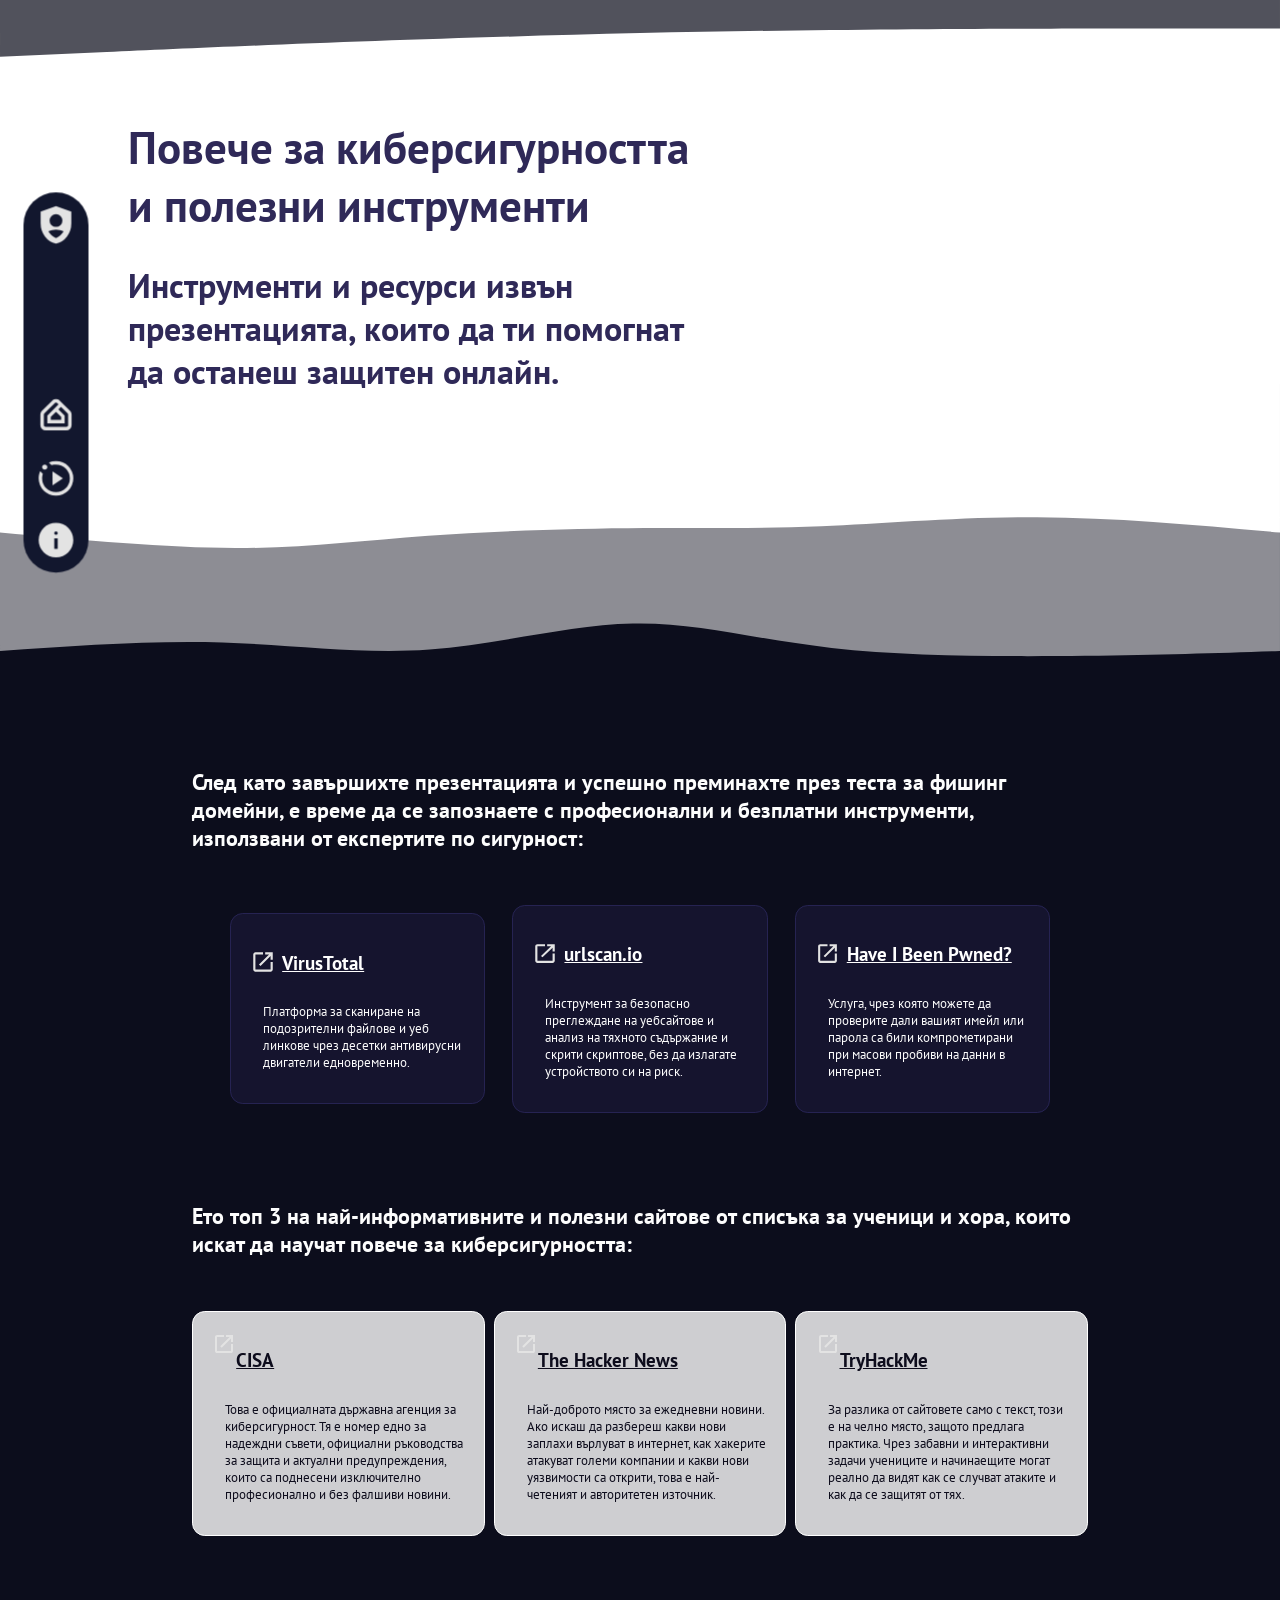
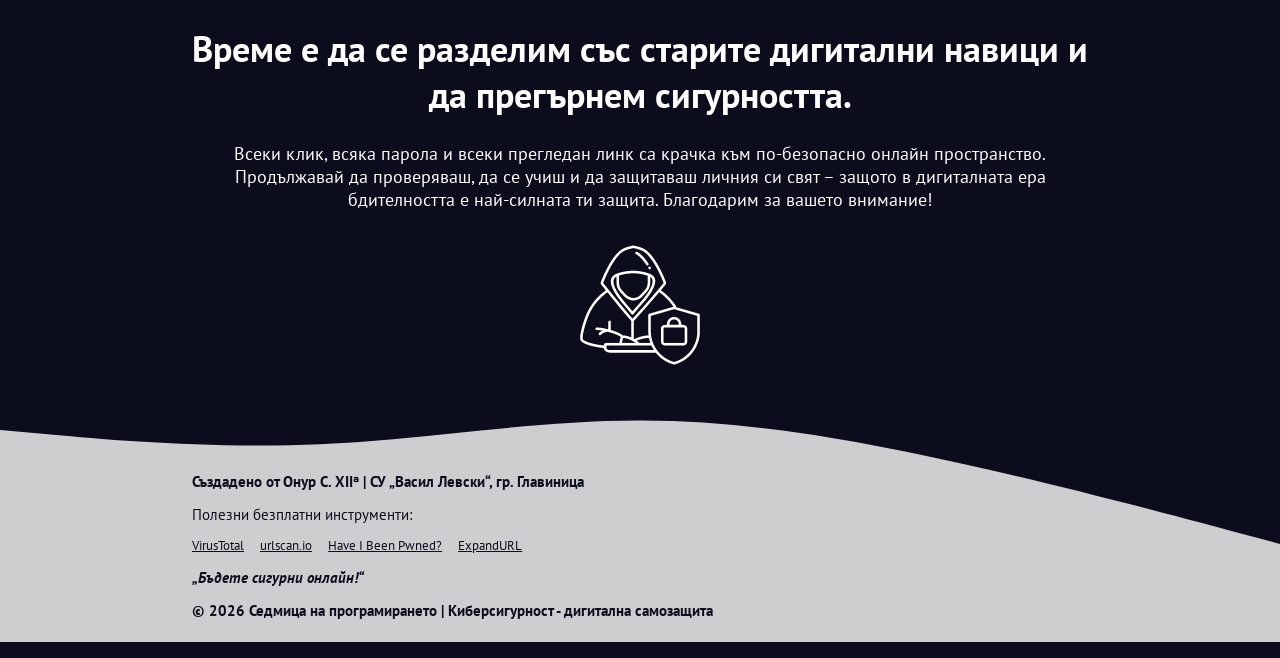
==== info/index.html @ 80bb63bc "Add files via upload" ====
<!DOCTYPE html>
<html lang="en">
<head>
    <meta charset="UTF-8">
    <link rel="icon" href="data:image/svg+xml,<svg xmlns=%22http://www.w3.org/2000/svg%22 viewBox=%220 0 100 100%22><text y=%22.9em%22 font-size=%2290%22>🛡️</text></svg>">
    <meta name="viewport" content="width=device-width, initial-scale=1.0">
    <link rel="stylesheet" href="../files/info.css">
    <link rel="stylesheet" href="../files/navigation.css">
    <link rel="stylesheet" href="../files/opening.css">
    <link rel="stylesheet" href="../files/footer.css">
    <link rel="preconnect" href="https://fonts.googleapis.com">
    <link rel="preconnect" href="https://fonts.gstatic.com" crossorigin>
    <link href="https://fonts.googleapis.com/css2?family=PT+Sans:ital,wght@0,400;0,700;1,400;1,700&display=swap" rel="stylesheet">
    <title>Дигитална самозащита | Седмица на програмирането</title>
    <script>
        function copyLink() {
            const linkToCopy = "https://www.youtube.com";

            navigator.clipboard.writeText(linkToCopy).then(() => {
            document.getElementById("copyImg").style.opacity = "0.4";
         });
        }
    </script>
</head>
<body>
    <nav class="buttons">
       <button class="logo" popovertarget="sharescreen"><div class="logos"></div></button><div class="share-hint"><h1>⬅️ Сподели оттук!</h1></div>
            <div id="sharescreen" popover>
                <br><br><center><a href="../"><span><img style="padding-right: 10px;margin-bottom: -8px;height: 27px;padding-left: 2px;" src="../files/openlink.svg" alt=""></span>Към началната страница</a></center><br><br>
                <h2>Сканирай QR кода с телефона си или копирай директния линк:</h2><br>
                <div>
                    <img src="../files/qr.png" alt="QR code"><br>
                    <button id="copyBtn" onclick="copyLink()"><img src="../files/copy.svg" id="copyImg" alt="Copy Link" title="Copy Link"></button>
                </div>
            </div>
       <a href="../" alt="Начална Страница" title="Начална Страница"><img style="margin-top: -7px;" src="../files/home.svg"></a>
       <a href="../presentation/" alt="Презентация" title="Презентация"><img src="../files/slideshow.svg"></a>
       <a href="" alt="Повече Информация" title="Повече Информация"><img src="../files/info-f.svg"></a>
    </nav>
    <!--"Space"-->

    <header>
        <img src="../files/wavetop.svg" alt="wave svg" class="wavetop">
        <div class="title">
            <h1>Повече за киберсигурността и полезни инструменти</h1>
            <h2>Инструменти и ресурси извън презентацията, които да ти помогнат да останеш защитен онлайн.</h2>
        </div>
        <video autoplay muted loop id="vid">
            <source src="../files/Cyber Security.mp4" type="video/mp4">
        </video>
    </header>
    <div style="position: relative;"><img class="wave" src="../files/wave2.svg" alt="wave svg"></div>

    <center><div class="content">
        <h1>След като завършихте презентацията и успешно преминахте през теста за фишинг домейни, е време да се запознаете с професионални и безплатни инструменти, използвани от експертите по сигурност:</h1>
    </div></center>

    <center><div class="links1">
        <div>
            <a target="_blank" href="https://www.virustotal.com/"><span><img class="imginlink" src="../files/openlink.svg" alt=""></span><span><h2>VirusTotal</h2></span></a>
            <p>Платформа за сканиране на подозрителни файлове и уеб линкове чрез десетки антивирусни двигатели едновременно.</p>
        </div>
        <div>
            <a target="_blank" href="https://urlscan.io/"><span><img class="imginlink" src="../files/openlink.svg" alt=""></span><span><h2>urlscan.io</h2></span></a>
            <p>Инструмент за безопасно преглеждане на уебсайтове и анализ на тяхното съдържание и скрити скриптове, без да излагате устройството си на риск.</p>
        </div>
        <div>
            <a target="_blank" href="https://haveibeenpwned.com/"><span><img class="imginlink" src="../files/openlink.svg" alt=""></span><span><h2>Have I Been Pwned?</h2></span></a>
            <p>Услуга, чрез която можете да проверите дали вашият имейл или парола са били компрометирани при масови пробиви на данни в интернет.</p>
        </div>
    </div></center>

    <center><div class="content2">
        <h1>Ето топ 3 на най-информативните и полезни сайтове от списъка за ученици и хора, които искат да научат повече за киберсигурността:</h1>
    </div></center>

    <center><div class="links2">
        <div>
            <a target="_blank" href="https://www.cisa.gov/"><span><img class="imginlink2" src="../files/openlink.svg" alt=""></span><span><h2>CISA</h2></span></a>
            <p>Това е официалната държавна агенция за киберсигурност. Тя е номер едно за надеждни съвети, официални ръководства за защита и актуални предупреждения, които са поднесени изключително професионално и без фалшиви новини.</p>
        </div>
        <div>
            <a target="_blank" href="https://thehackernews.com/"><span><img class="imginlink2" src="../files/openlink.svg" alt=""></span><span><h2>The Hacker News</h2></span></a>
            <p>Най-доброто място за ежедневни новини. Ако искаш да разбереш какви нови заплахи върлуват в интернет, как хакерите атакуват големи компании и какви нови уязвимости са открити, това е най-четеният и авторитетен източник.</p>
        </div>
        <div>
            <a target="_blank" href="https://tryhackme.com/"><span><img class="imginlink2" src="../files/openlink.svg" alt=""></span><span><h2>TryHackMe</h2></span></a>
            <p>За разлика от сайтовете само с текст, този е на челно място, защото предлага практика. Чрез забавни и интерактивни задачи учениците и начинаещите могат реално да видят как се случват атаките и как да се защитят от тях.</p>
        </div>
    </div></center>

    <center><div class="content3">
        <h1>Време е да се разделим със старите дигитални навици и да прегърнем сигурността.</h1>
        <p>Всеки клик, всяка парола и всеки прегледан линк са крачка към по-безопасно онлайн пространство. Продължавай да проверяваш, да се учиш и да защитаваш личния си свят – защото в дигиталната ера бдителността е най-силната ти защита. Благодарим за вашето внимание!</p>
    </div></center>
    
    <center><img class="end" src="../files/safe.png" alt=""></center>

    <footer>
        <img src="../files/wavefoot.svg" alt="">
        <div class="footertool1">
            <h1 style="font-weight: 800;">Създадено от Онур С. XIIᵃ | СУ „Васил Левски“, гр. Главиница</h1>
            <h1 style="font-weight: 100;">Полезни безплатни инструменти:</h1>
            <p>
                <span><a target="_blank" style="color: #0c0d1c;" href="https://www.virustotal.com/">VirusTotal</a></span>
                <span><a target="_blank" style="color: #0c0d1c;" href="https://urlscan.io/">urlscan.io</a></span>
                <span><a target="_blank" style="color: #0c0d1c;" href="https://haveibeenpwned.com/">Have I Been Pwned?</a></span>
                <span><a target="_blank" style="color: #0c0d1c;" href="https://wheregoes.com/">ExpandURL</a></span>
            </p>
            <h1 style="font-style: italic;">„Бъдете сигурни онлайн!“</h1>
            <h1 style="font-weight: 800;">© 2026 Седмица на програмирането | Киберсигурност - дигитална самозащита</h1>
        </div>
    </footer>
</body>
</html>
---- files/info.css ----
body{
    background-color: #0c0d1c;
    margin: 0;
}
::-webkit-scrollbar {
  width: 15px;
}
::-webkit-scrollbar-track {
  background: #00000000;
}
::-webkit-scrollbar-thumb {
  background: #212953;
  border-radius: 10px;
}
::-webkit-scrollbar-thumb:hover {
  background: #37448a;
}
header{
    background-color: #ffffff;
    width: 100%;
    height: 30vw;
    position: relative;
    margin: 0;
}
.wavetop{
  position: absolute;
  top: 0;
  width: 100%;
  z-index: 3;
}
.title{
  position: absolute;
  top: 23%;
  width: 44%;
  margin: auto;
  left: 10%;
  font-size: 1.75vw;
  z-index: 3;
  font-family: "PT Sans", sans-serif;
  font-weight: 700;
  font-style: normal;
  animation: left 6s cubic-bezier(0.16, 1, 0.3, 1) 1s forwards;
  color: #2f2958;
}
header>video{
  position: absolute;
  right: 3%;
  top: 7%;
  width: 45%;
  z-index: 2;
}
@keyframes left{
  from{opacity: 0;transform: translateX(-70px)}
  to{opacity: 1;transform: translateX(0)}
}
.wave{
  position: absolute;
  top: 0;
  width: 100%;
  z-index: 0;
}
.content{
  position: relative;
  width: 70%;
  margin-top: 30%;
  font-size: 0.85vw;
  text-align: left;
  color: rgb(253, 253, 253);
  font-family: "PT Sans", sans-serif;
  font-weight: 100;
}
.links1{
  padding-top: 3vw;
  display: flex;
  flex-direction: row;
  column-gap: 3%;
  justify-content: center;
  align-items: center;
  width: 70%;
}
.links1>div{
  background-color: #15142e;
  text-align: left;
  font-size: 1vw;
  text-align: left;
  color: rgb(253, 253, 253);
  font-family: "PT Sans", sans-serif;
  font-weight: 100;
  border-style: solid;
  border-width: 0.1vw;
  border-color: #262352;
  border-radius: 1vw;
  padding: 1.5vw;
  width: 24%;
}
.links1>div>a{
  text-decoration: underline;
  color: white;
  display: flex;
  flex-direction: row;
  flex-wrap: wrap;
}
.links1>div>p{
  padding-left: 1vw;
}
.content2{
  position: relative;
  width: 70%;
  margin-top: 7%;
  font-size: 0.85vw;
  text-align: left;
  color: rgb(253, 253, 253);
  font-family: "PT Sans", sans-serif;
  font-weight: 100;
}
.links2{
  padding-top: 3vw;
  display: flex;
  flex-direction: row;
  column-gap: 1%;
  justify-content: center;
  align-items: center;
  width: 70%;
}
.links2>div{
  background-color: #ceced1;
  text-align: left;
  font-size: 1vw;
  text-align: left;
  color: #0d0c1c;
  font-family: "PT Sans", sans-serif;
  font-weight: 100;
  border-style: solid;
  border-width: 0.1vw;
  border-color: white;
  border-radius: 1vw;
  padding: 1.5vw;
  width: 33%;
}
.links2>div>a{
  text-decoration: underline;
  color: #0d0c1c;
  display: flex;
  flex-direction: row;
  flex-wrap: wrap;
}
.links2>div>p{
  padding-left: 1vw;
}
.content3{
  position: relative;
  width: 70%;
  margin-top: 7%;
  font-size: 1.4vw;
  text-align: left;
  color: rgb(253, 253, 253);
  font-family: "PT Sans", sans-serif;
  font-weight: 100;
  text-align: center;
}
.end{
  position: relative;
  width: 10vw;
  padding-top: 1vw;
  filter: brightness(100%);
}
.imginlink{
    height: 2vw;
    margin-top: 1.2vw;
    padding-right: 0.5vw;
}
@media only screen and (max-width: 500px) {
  header{
    width: 100%;
    height: 90vw;
    margin: 0;
  }
  .title{
    top: 27%;
    width: 85%;
    margin: auto;
    left: 10%;
    font-size: 3.7vw;
  }
  header>video{
    right: 0;
    top: 0;
    width: 0;
  }
  .content{
    position: relative;
    width: 80%;
    margin-top: 30%;
    font-size: 2.35vw;
  }
  .links1{
    padding-top: 3vw;
    display: flex;
    column-gap: 3%;
    width: 90%;
    flex-wrap: nowrap;
    flex-direction: column;
    row-gap: 3vw;
  }
  .links1>div{
    font-size: 4.5vw;
    border-style: solid;
    border-width: 0.1vw;
    border-radius: 1vw;
    padding: 6vw;
    width: 80%;
  }
  .links1>div>a{
    text-decoration: underline;
    flex-direction: row;
    flex-wrap: wrap;
  }
  .imginlink{
    height: 8vw;
    margin-top: 6vw;
    padding-right: 3vw;
  }
  .links1>div>p{
    padding-left: 2vw;
  }
  .content2{
    width: 80%;
    margin-top: 7%;
    font-size: 2.35vw;
  }
  .links2{
    padding-top: 3vw;
    display: flex;
    column-gap: 3%;
    width: 90%;
    flex-wrap: nowrap;
    flex-direction: column;
    row-gap: 3vw;
  }
  .imginlink2{
    height: 8vw;
    margin-top: 6vw;
    padding-right: 3vw;
    filter: brightness(5%);
  }
  .links2>div{
    font-size: 4.5vw;
    border-style: solid;
    border-width: 0.1vw;
    border-radius: 1vw;
    padding: 6vw;
    width: 80%;
  }
  .links2>div>a{
    text-decoration: underline;
    flex-direction: row;
    flex-wrap: wrap;
  }
  .links2>div>p{
    padding-left: 2vw;
  }
  .content3{
    width: 80%;
    margin-top: 7%;
    font-size: 2.5vw;
  }
  .content3>p{
    font-size: 4vw;
  }
  .end{
    position: relative;
    width: 40vw;
    padding-top: 1vw;
    filter: brightness(100%);
  }
}
---- files/navigation.css ----
.buttons{
    background-color: #12172e;
    display: flex;
    flex-direction: column;
    position: fixed;
    margin-left: 6px;
    align-items: center;
    justify-content: center;
    border-radius: 60px;
    top: 10%;
    padding: 10px;
    row-gap: 15px;
    scale: 0.65;
    z-index: 4;
}
.buttons>a,
.buttons>button{
    width: 90%;
    background-image: linear-gradient(#12172e);
    border-radius: 50%;
    display: flex;
    justify-content: center;
    align-items: center;
    height: 80px;
    width: 80px;
    aspect-ratio: 1 / 1;
    border: none;
    box-shadow: none;
    outline: none;
    background-color: transparent;
}     /*     background-image: linear-gradient(to bottom right, #437dee, #00ba87); */
.buttons>a>img{
    width: 80%;
}
.buttons>a:hover{
    scale: 1.015;
    background-image: linear-gradient(to bottom right, #437dee, #00ba87);
}
.buttons>button:hover{
    scale: 1.015;
    background-image: linear-gradient(to bottom right, #437dee, #00ba87);
}
.logos{
    height: 64px;
    width: 64px;
    background-image: url(1.svg);
    background-size: cover;
    animation-name: logo;
    animation-duration: 12s;
    animation-iteration-count: infinite;
}
.logo{
    margin-bottom: 200px;
    display: inline-flex;
}
@keyframes logo{
    0%{background-image: url(1.svg);}
    40%{background-image: url(1.svg);}
    50%{background-image: url(2.svg);}
    60%{background-image: url(3.svg);}
    70%{background-image: url(4.svg);}
    80%{background-image: url(5.svg);}
    90%{background-image: url(6.svg);}
    100%{background-image: url(1.svg);}
}
@media only screen and (max-width: 500px) {
    .buttons{
        top: 3%;
        flex-direction: row;
        row-gap: 0;
        left: 50%;
        transform: translateX(-50%) scale(0.65);
        scale: none;
        transform-origin: top center;
        margin-left: 0;
    }
    .logo{
        margin-bottom: 0px;
        margin-right: 50px;
    }
    .share-hint{
        margin-top: 10%;
        margin-left: -87%;
        z-index: 4;
    }
}
@media only screen and (max-width: 1100px) and (orientation: landscape) {
    .buttons {
        top: 50%;
        column-gap: 12px;
        row-gap: 0;
        margin-left: 0;
        left: 1%;
        transform: translateY(-50%) scale(0.55);
        scale: none;
        margin-top: 0%;
        transform-origin: left center;
    }

    .logo {
        margin-bottom: 30px; 
    }
    .share-hint{
        margin-top: 12px;
    }
    #sharescreen{
        scale: 0.7;
    }
}
.share-hint {
    position: absolute;
    left: 110%;
    top: 8.5%;
    transform: translateY(-50%);
    white-space: nowrap;
    background: #12172e;
    font-size: 0.75rem;
    padding: 15px 25px;
    border-radius: 50px;
    pointer-events: none; 
    opacity: 0;
    animation: fadeOut 3s forwards 1s;
     
}
.share-hint>h1{
    font-family: "Raleway", sans-serif;
    color: #ffffff;
}
@keyframes fadeOut {
  0% {
    opacity: 0;
    transform: translateY(-50%) translateX(-4px);
    }
  20% {
    opacity: 1; 
    transform: translateY(-50%) translateX(0);
    }
  80% {
    opacity: 1; 
    }
  100% {
    opacity: 0; 
    }
}
#sharescreen {
    margin: auto;
    padding: 24px;
    border-radius: 16px;
    border: 1px solid #334155;
    background-color: #0f172a;
    color: #ffffff;
    max-width: 360px;
    width: 70%;
    box-shadow: 0 20px 25px -5px rgba(0, 0, 0, 0.5);
    justify-content: center;
}
#sharescreen>h2 {
    font-family: "Raleway", sans-serif;
    font-size: 120%;
    text-align: center;
    font-weight: 200;
}
#sharescreen>center>a {
    font-family: "Raleway", sans-serif;
    font-size: 90%;
    text-align: center;
    color: #ffffff;
    background-image: linear-gradient(to bottom right, #437dee, #00ba87);
    padding: 15px;
    border-radius: 40px;
    text-decoration: none;
    font-weight: 600;
    position: relative;
}
#sharescreen>div{
    display: flex;
    flex-direction: row;
    flex-wrap: wrap;
    justify-content: center;
    align-self: center;
    column-gap: 4%;
}
#sharescreen>div>img{
    width: 40%;
    display: block;
    border-radius: 12px;
    border: white solid 5px;
}
#sharescreen::backdrop {
    background-color: rgba(0, 0, 0, 0.6);
    backdrop-filter: blur(4px);
}
#copyBtn{
    border: none;
    box-shadow: none;
    outline: none;
    background-color: transparent;
    justify-content: center;
    align-items: center;
    width: 40%;
    background: rgba(255, 255, 255, 0.05);
    border: 1px solid rgba(255, 255, 255, 0.15);
    border-radius: 50%;
    padding: 16px;
    cursor: pointer;
    transition: all 0.2s ease;
    aspect-ratio: 1 / 1;
}
#copyBtn>img{
    width: 80%;
}
#copyBtn:hover {
  background: rgba(255, 255, 255, 0.1);
  transform: scale(1.05);
}
---- files/opening.css ----
body{
    animation-name: opening;
    animation-duration: 2s;
}
@keyframes opening{
    0%{opacity: 0;}
    50%{opacity: 0;}
    100%{opacity: 1;}
}
---- files/footer.css ----
footer{
    background-color: #ceced1;
    width: 100%;
    height: 21vw;
    position: relative;
    align-items: center;
    display: flex;
}
footer>img{
    position: absolute;
    top: 0;
    width: 100%;
}
.footertool1{
    position: relative;
    top: 14%;
    left: 15%;
    font-family: "PT Sans", sans-serif;
    font-size: 0.6vw;
    display: flex;
    flex-direction: column;
    color: #0c0d1c;
    row-gap: 1vw;
}
.footertool1>h1{
    color: #0c0d1c;
    margin: 0;
}
.footertool1>p{
    color: #0c0d1c;
    margin: 0;
}
.footertool1>p>span{
    font-size: 1vw;
    margin-right: 1.1vw;
}
@media only screen and (max-width: 500px) {
    footer{
        height: 90vw;
    }
    .footertool1{
        top: 6%;
        left: 15%;
        font-size: 2vw;
        display: flex;
        row-gap: 5vw;
        width: 75%;
    }
    .footertool1>h1{
        margin: 0;
    }
    .footertool1>p{
        margin: 0;
        width: 80%;
    }
    .footertool1>p>span{
        font-size: 5vw;
        margin-right: 5vw;
    }
}
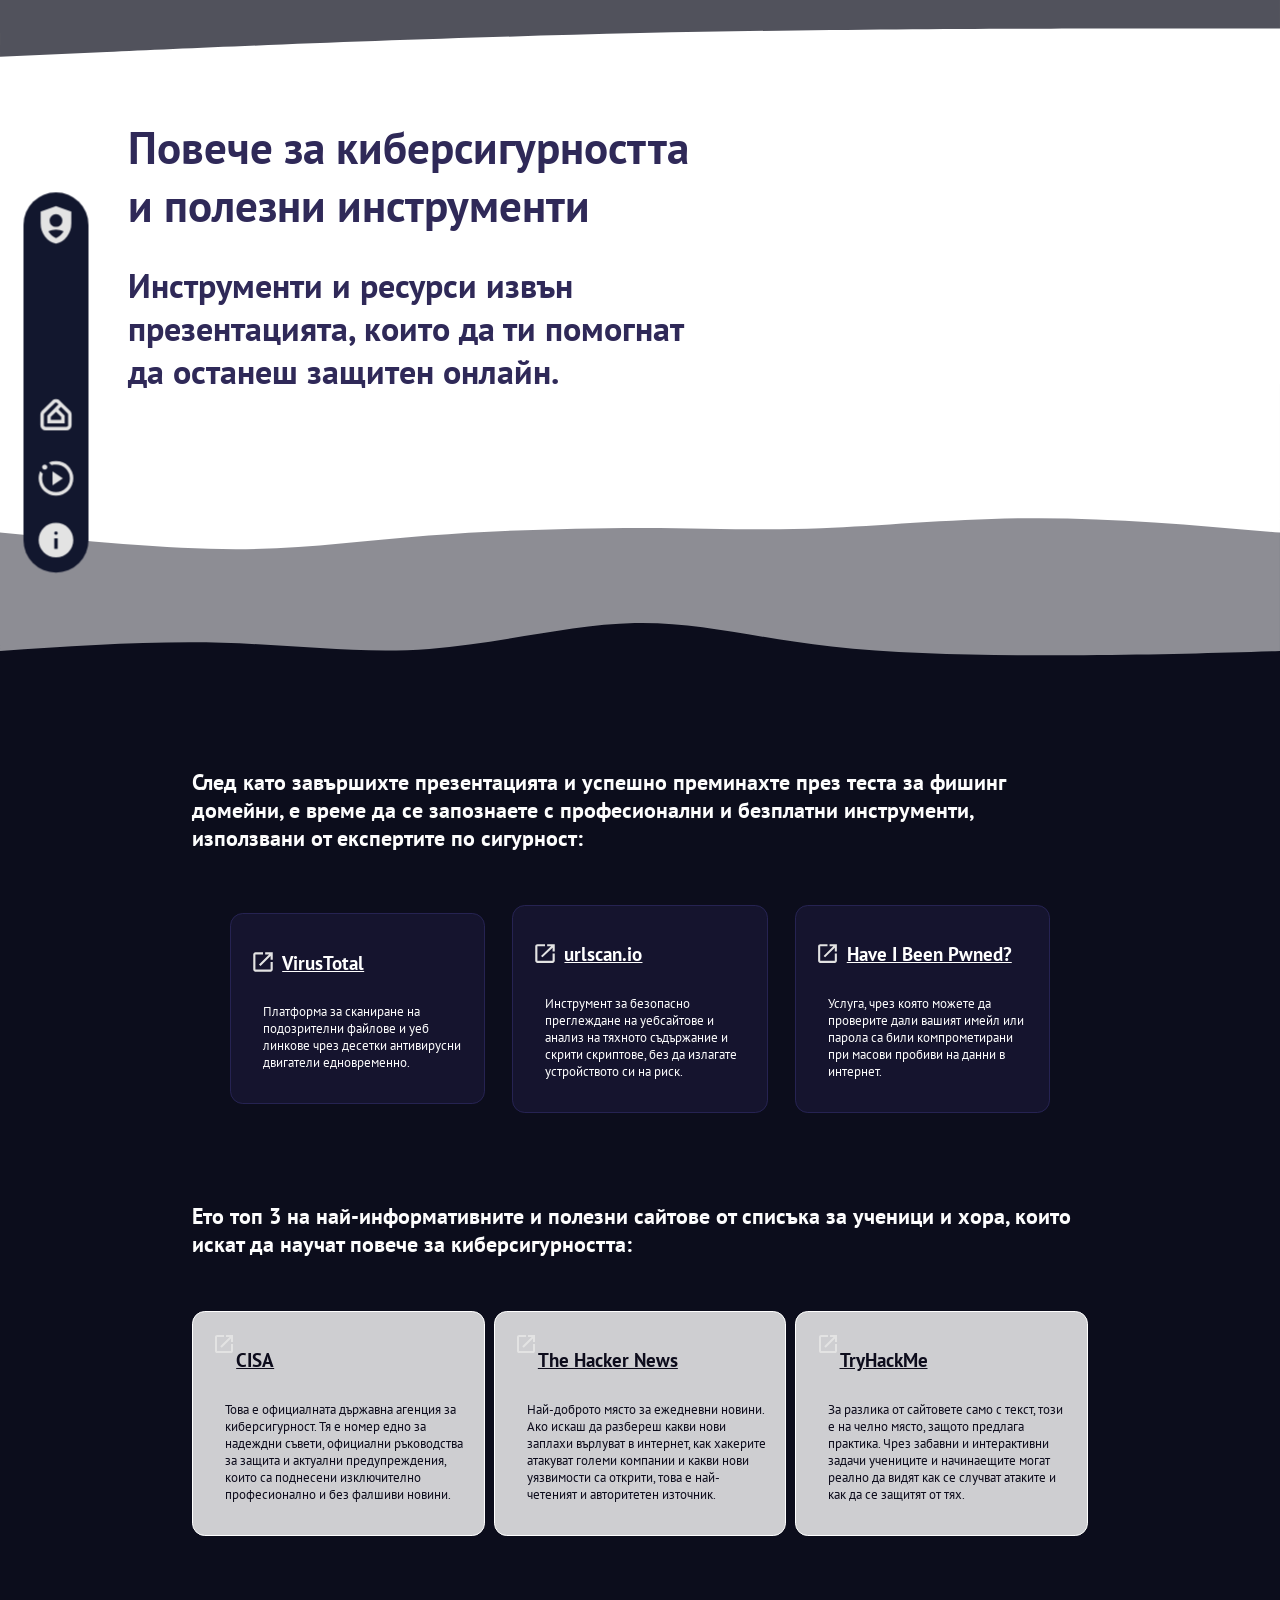
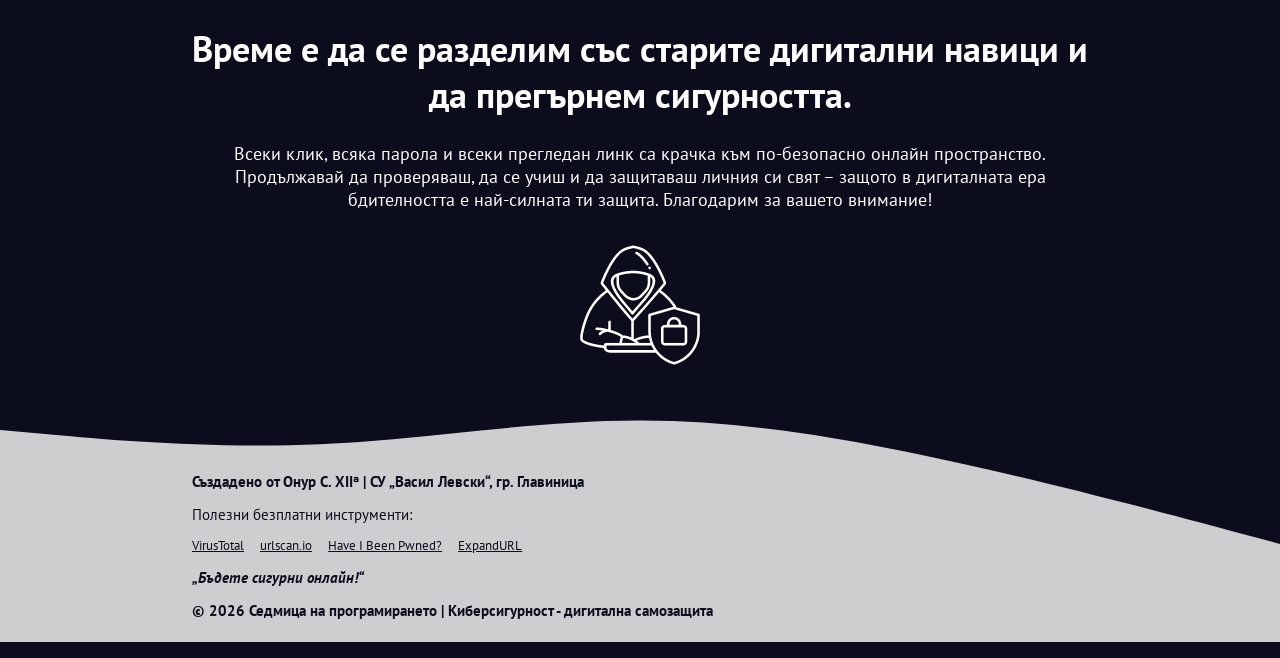
==== commit 4757c45d: "Update index.html" ====
--- a/info/index.html
+++ b/info/index.html
@@ -14,7 +14,7 @@
     <title>Дигитална самозащита | Седмица на програмирането</title>
     <script>
         function copyLink() {
-            const linkToCopy = "https://www.youtube.com";
+            const linkToCopy = "https://onurseyhan29.github.io/cybersecurity26/";
 
             navigator.clipboard.writeText(linkToCopy).then(() => {
             document.getElementById("copyImg").style.opacity = "0.4";
@@ -112,4 +112,4 @@
         </div>
     </footer>
 </body>
-</html>+</html>
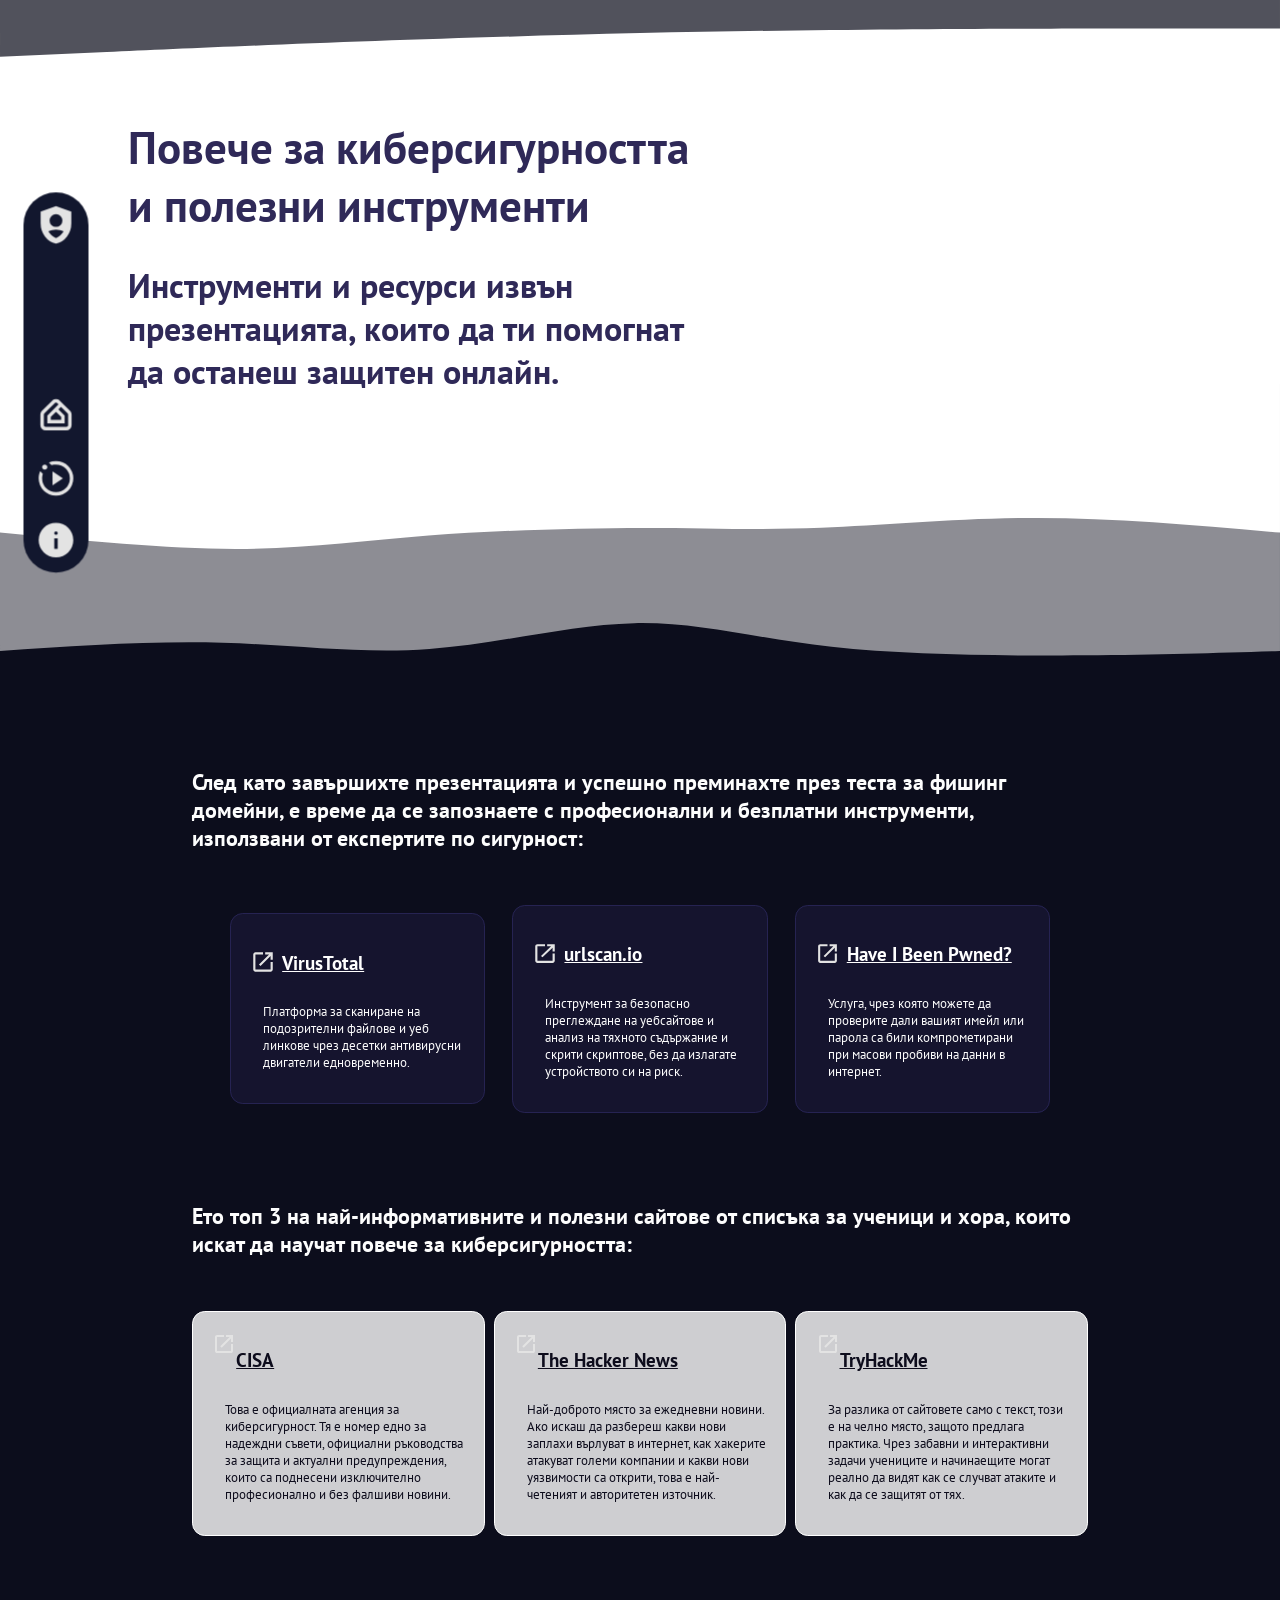
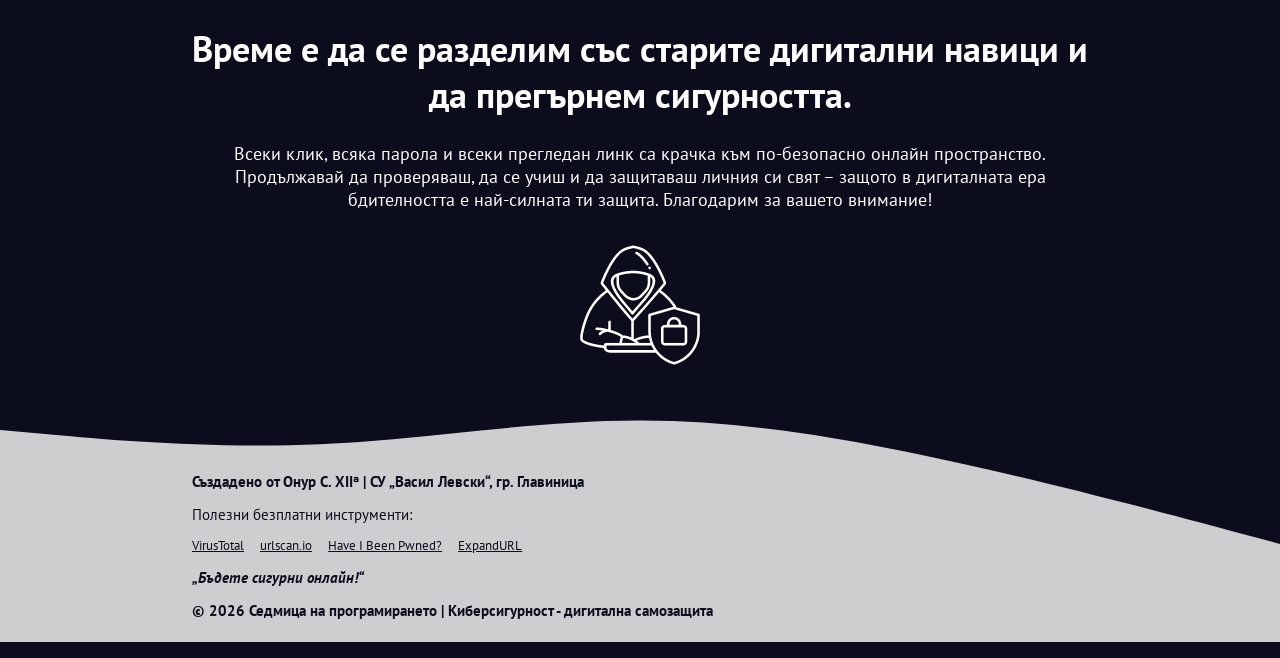
==== commit d01914c8: "Fix HTML encoding issues in index.html" ====
--- a/info/index.html
+++ b/info/index.html
@@ -77,7 +77,7 @@
     <center><div class="links2">
         <div>
             <a target="_blank" href="https://www.cisa.gov/"><span><img class="imginlink2" src="../files/openlink.svg" alt=""></span><span><h2>CISA</h2></span></a>
-            <p>Това е официалната държавна агенция за киберсигурност. Тя е номер едно за надеждни съвети, официални ръководства за защита и актуални предупреждения, които са поднесени изключително професионално и без фалшиви новини.</p>
+            <p>Това е официалната агенция за киберсигурност. Тя е номер едно за надеждни съвети, официални ръководства за защита и актуални предупреждения, които са поднесени изключително професионално и без фалшиви новини.</p>
         </div>
         <div>
             <a target="_blank" href="https://thehackernews.com/"><span><img class="imginlink2" src="../files/openlink.svg" alt=""></span><span><h2>The Hacker News</h2></span></a>
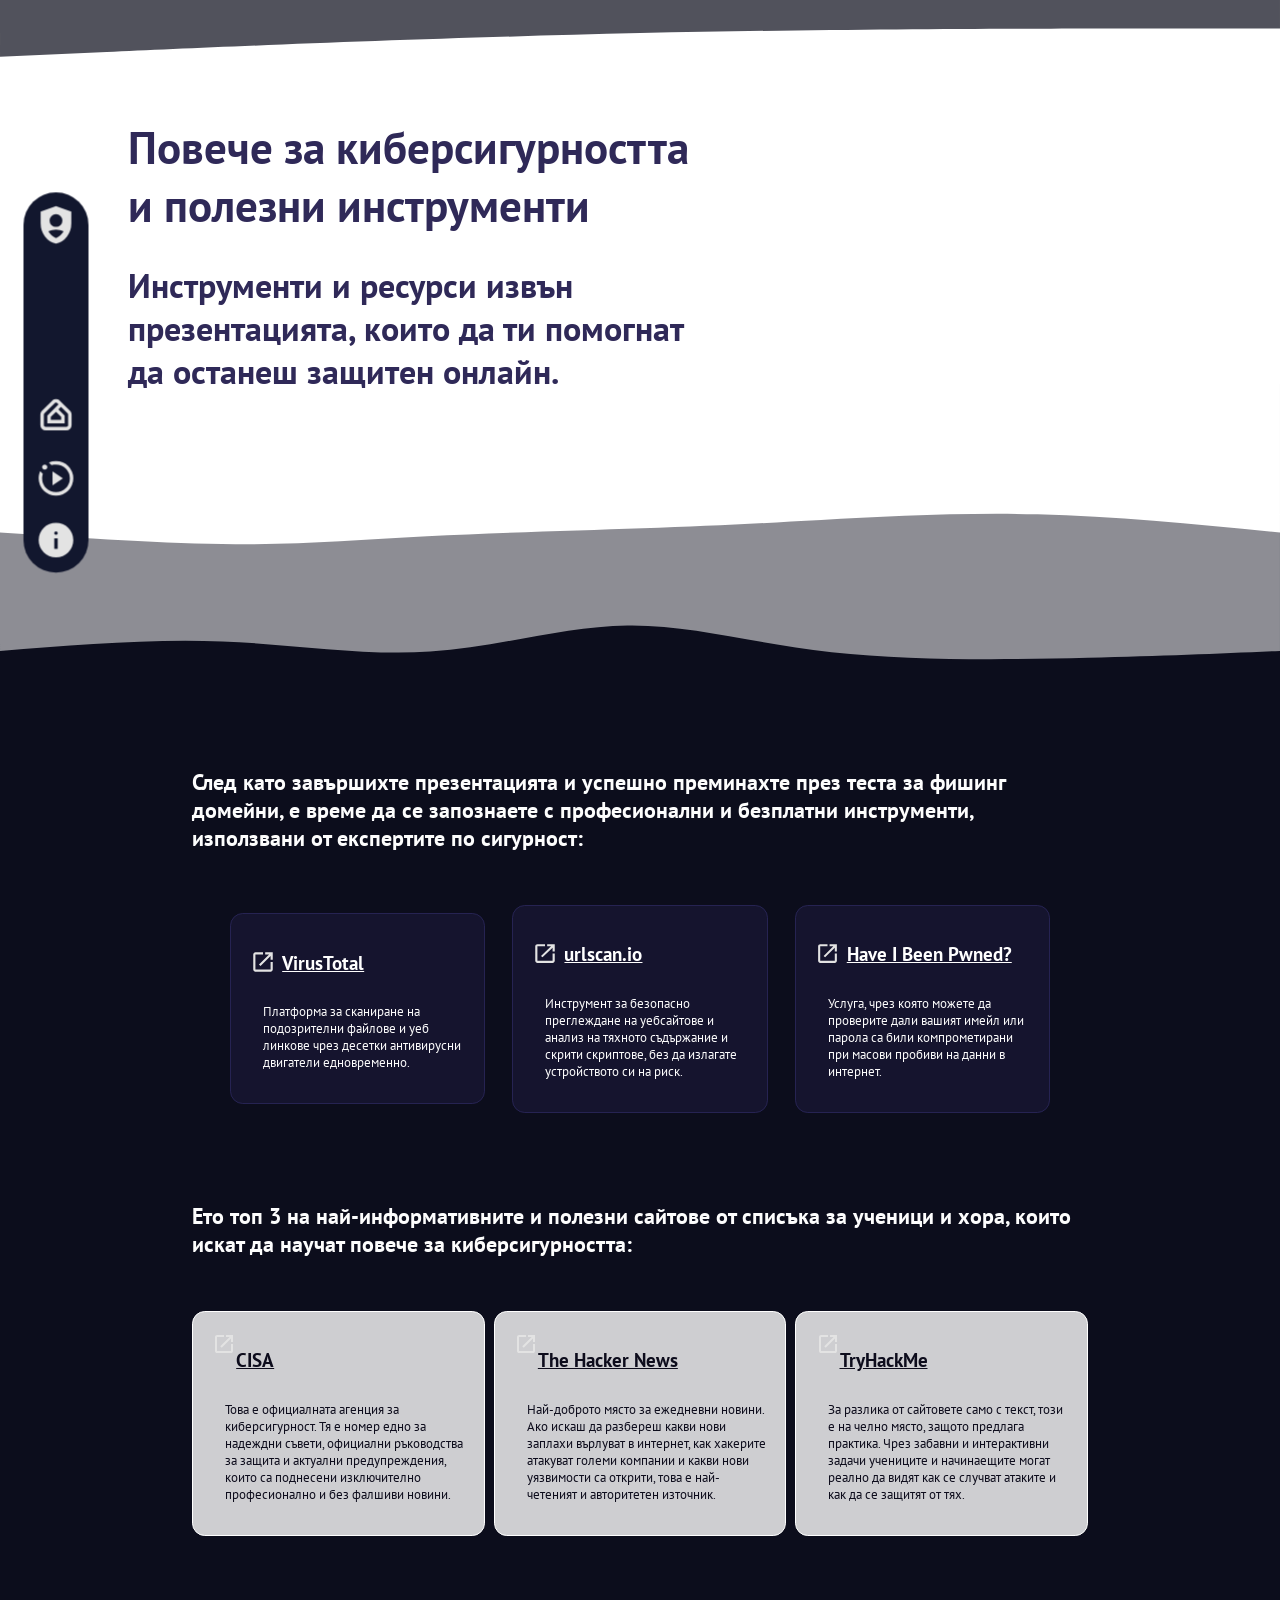
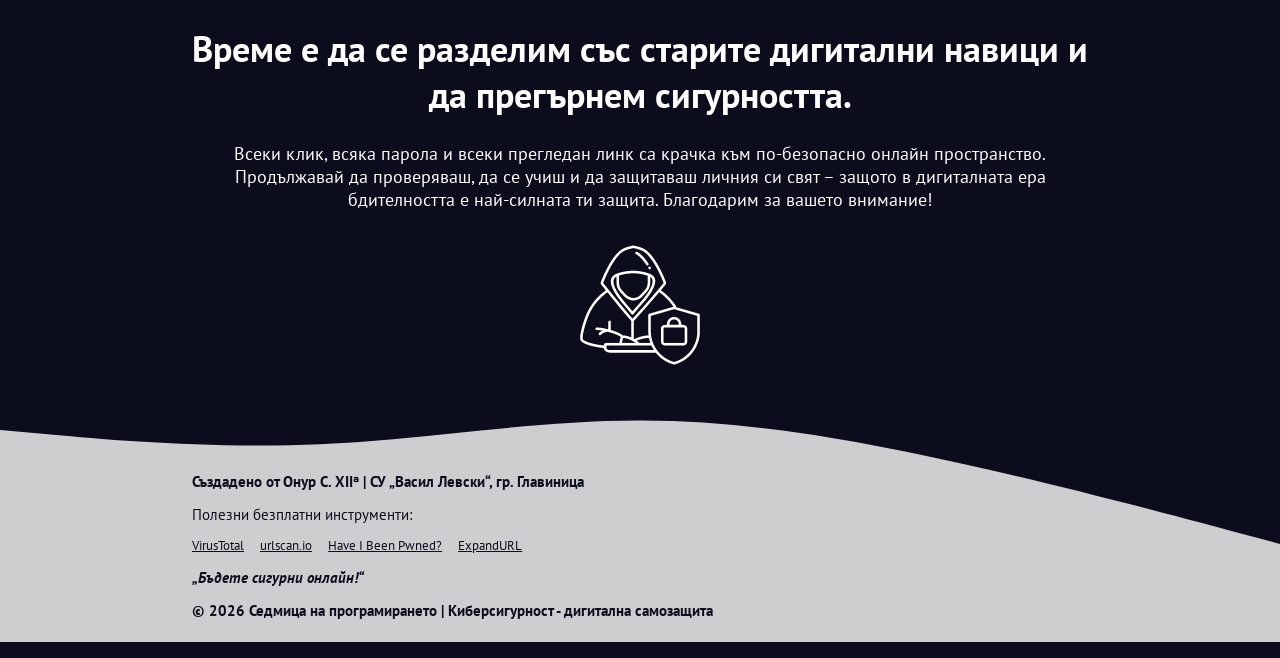
==== commit bea53984: "Fix HTML encoding in index.html" ====
--- a/info/index.html
+++ b/info/index.html
@@ -29,7 +29,7 @@
                 <br><br><center><a href="../"><span><img style="padding-right: 10px;margin-bottom: -8px;height: 27px;padding-left: 2px;" src="../files/openlink.svg" alt=""></span>Към началната страница</a></center><br><br>
                 <h2>Сканирай QR кода с телефона си или копирай директния линк:</h2><br>
                 <div>
-                    <img src="../files/qr.png" alt="QR code"><br>
+                    <img src="../qr.png" alt="QR code"><br>
                     <button id="copyBtn" onclick="copyLink()"><img src="../files/copy.svg" id="copyImg" alt="Copy Link" title="Copy Link"></button>
                 </div>
             </div>
